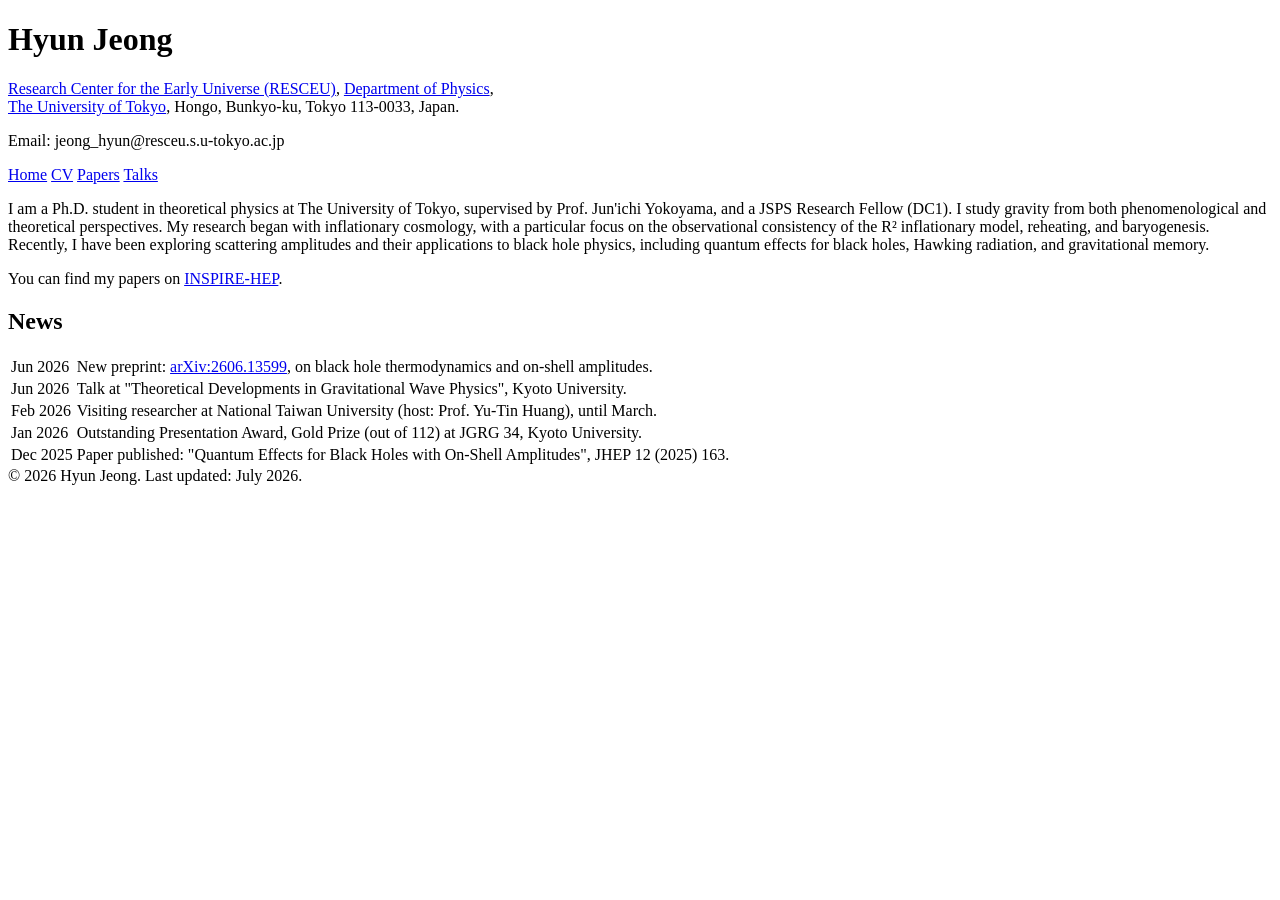
==== index.html @ b9e9222a "Add files via upload" ====
<!DOCTYPE html>
<html lang="en">
<head>
<meta charset="UTF-8">
<meta name="viewport" content="width=device-width, initial-scale=1">
<title>Hyun Jeong's Homepage</title>
<meta name="description" content="Hyun Jeong — Ph.D. student in physics at The University of Tokyo. Gravity, cosmology, and scattering amplitudes.">
<link rel="stylesheet" href="assets/style.css">
</head>
<body>

<h1>Hyun Jeong</h1>
<p class="affiliation">
  <a href="https://www.resceu.s.u-tokyo.ac.jp/" target="_blank" rel="noopener">Research Center for the Early Universe (RESCEU)</a>,
  <a href="https://www.phys.s.u-tokyo.ac.jp/en/" target="_blank" rel="noopener">Department of Physics</a>,<br>
  <a href="https://www.u-tokyo.ac.jp/en/" target="_blank" rel="noopener">The University of Tokyo</a>, Hongo, Bunkyo-ku, Tokyo 113-0033, Japan.
</p>
<p class="affiliation">Email: jeong_hyun@resceu.s.u-tokyo.ac.jp</p>

<nav>
  <a href="index.html" class="active">Home</a>
  <a href="cv.html">CV</a>
  <a href="publications.html">Papers</a>
  <a href="talks.html">Talks</a>
</nav>

<p>
  I am a Ph.D. student in theoretical physics at The University of Tokyo,
  supervised by Prof. Jun'ichi Yokoyama, and a JSPS Research Fellow (DC1).
  I study gravity from both phenomenological and theoretical perspectives.
  My research began with inflationary cosmology, with a particular focus on the
  observational consistency of the R&sup2; inflationary model, reheating, and
  baryogenesis. Recently, I have been exploring scattering amplitudes and their
  applications to black hole physics, including quantum effects for black holes,
  Hawking radiation, and gravitational memory.
</p>
<p>
  You can find my papers on
  <a href="https://inspirehep.net/authors/3098328" target="_blank" rel="noopener">INSPIRE-HEP</a>.
</p>

<h2>News</h2>
<table class="news">
  <tr><td class="news-date">Jun 2026</td>
    <td>New preprint: <a href="https://arxiv.org/abs/2606.13599" target="_blank" rel="noopener">arXiv:2606.13599</a>, on black hole thermodynamics and on-shell amplitudes.</td></tr>
  <tr><td class="news-date">Jun 2026</td>
    <td>Talk at "Theoretical Developments in Gravitational Wave Physics", Kyoto University.</td></tr>
  <tr><td class="news-date">Feb 2026</td>
    <td>Visiting researcher at National Taiwan University (host: Prof. Yu-Tin Huang), until March.</td></tr>
  <tr><td class="news-date">Jan 2026</td>
    <td>Outstanding Presentation Award, Gold Prize (out of 112) at JGRG 34, Kyoto University.</td></tr>
  <tr><td class="news-date">Dec 2025</td>
    <td>Paper published: "Quantum Effects for Black Holes with On-Shell Amplitudes", JHEP 12 (2025) 163.</td></tr>
</table>

<footer>&copy; 2026 Hyun Jeong. Last updated: July 2026.</footer>

</body>
</html>
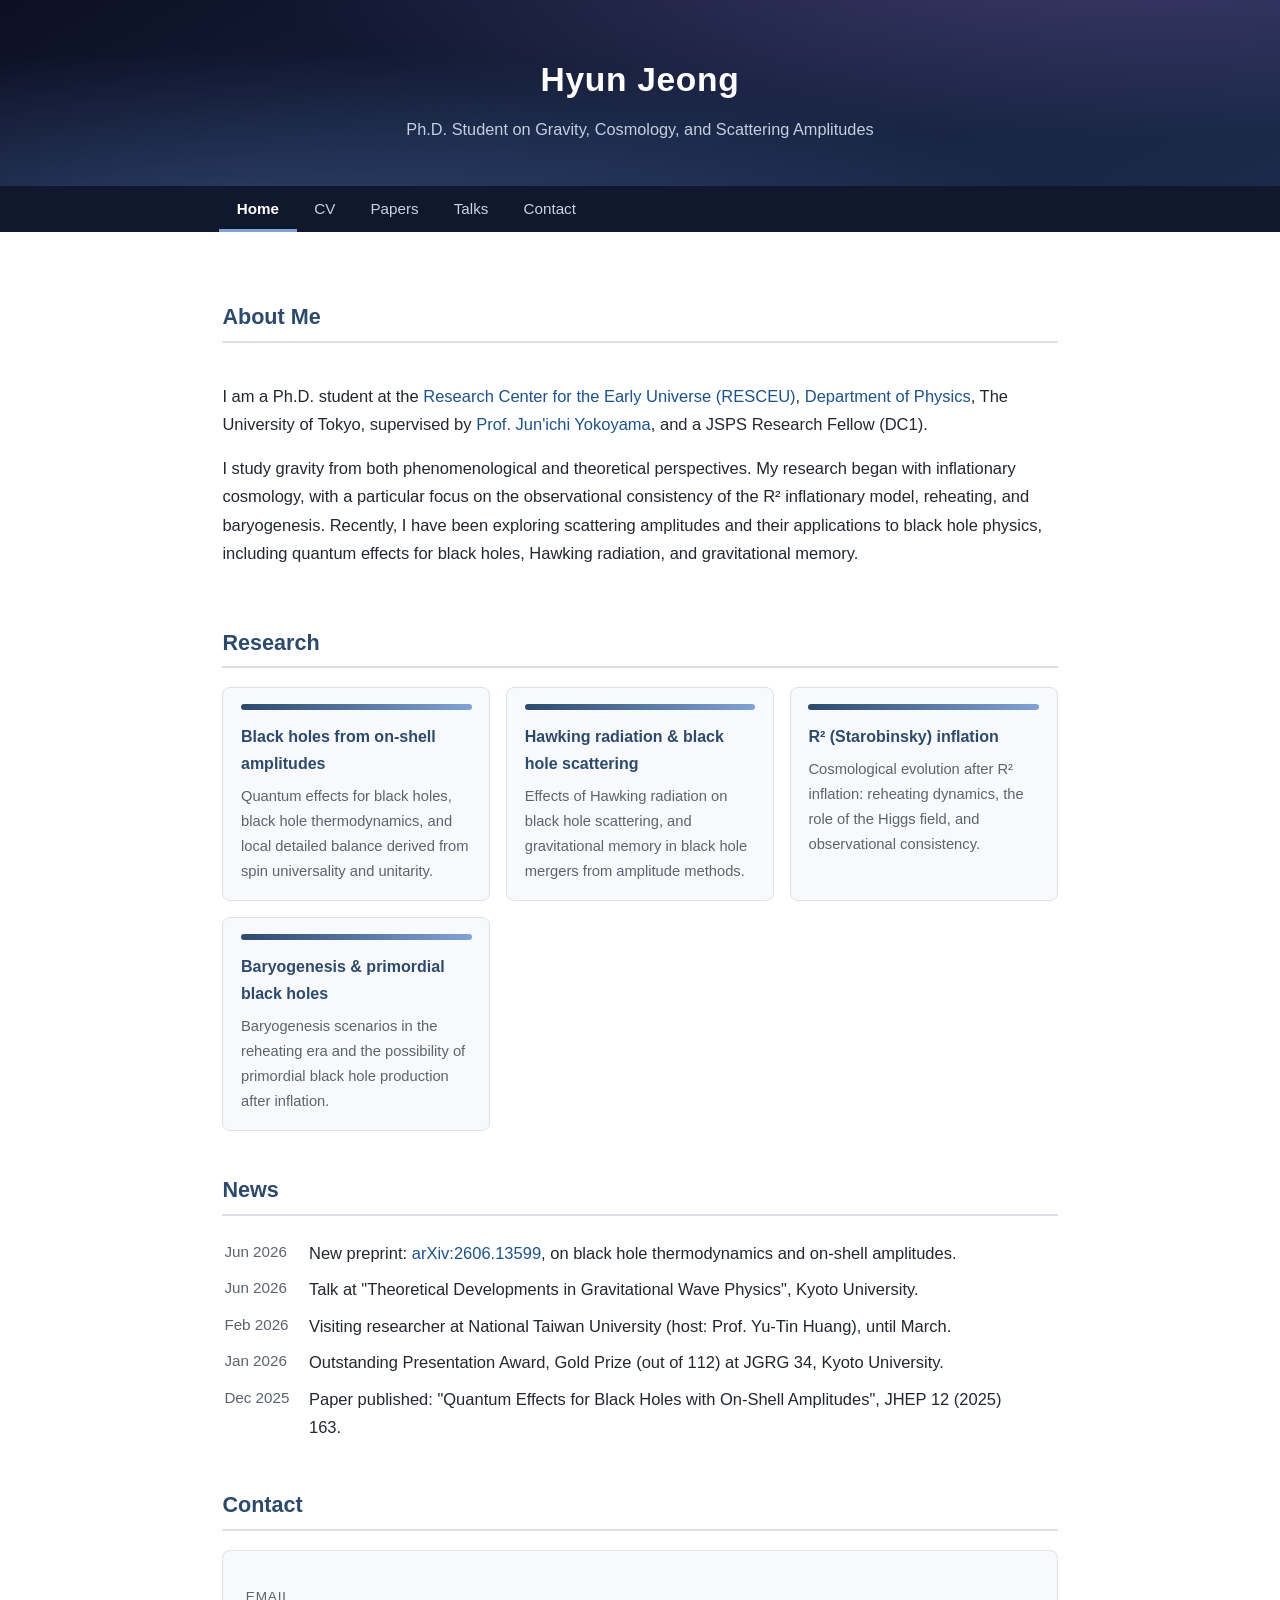
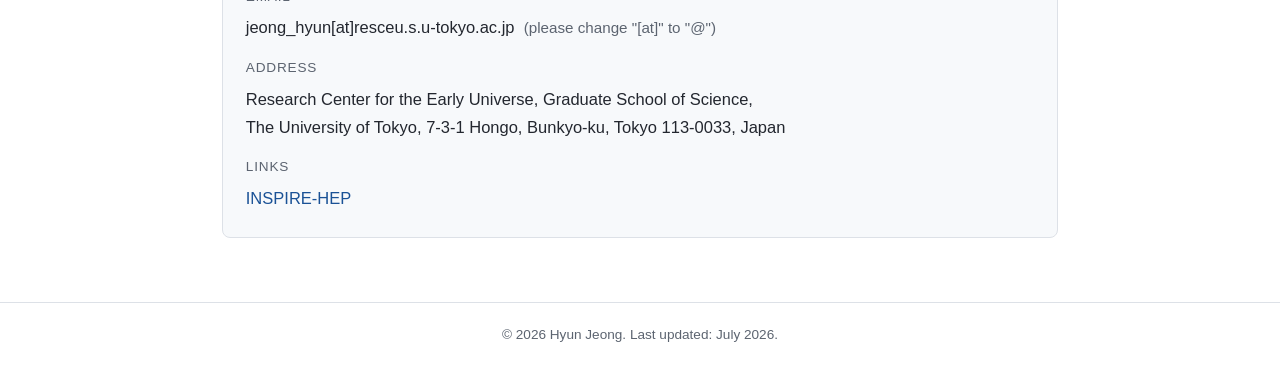
==== commit 0d5144ba: "Add files via upload" ====
--- a/index.html
+++ b/index.html
@@ -3,41 +3,237 @@
 <head>
 <meta charset="UTF-8">
 <meta name="viewport" content="width=device-width, initial-scale=1">
-<title>Hyun Jeong's Homepage</title>
+<title>Hyun Jeong | Gravity, Cosmology &amp; Scattering Amplitudes</title>
 <meta name="description" content="Hyun Jeong — Ph.D. student in physics at The University of Tokyo. Gravity, cosmology, and scattering amplitudes.">
-<link rel="stylesheet" href="assets/style.css">
+<style>
+:root {
+  --ink: #23272f;
+  --muted: #5c6470;
+  --accent: #2b4a6f;
+  --link: #1a5296;
+  --line: #dde1e7;
+  --card-bg: #f7f9fb;
+  --max: 880px;
+}
+
+* { box-sizing: border-box; }
+
+body {
+  margin: 0;
+  font-family: "Segoe UI", "Helvetica Neue", Arial, sans-serif;
+  color: var(--ink);
+  background: #fff;
+  line-height: 1.7;
+  font-size: 16.5px;
+}
+
+/* ---- Banner ---- */
+.banner {
+  background:
+    radial-gradient(ellipse at 20% 120%, rgba(90,130,200,0.35), transparent 55%),
+    radial-gradient(ellipse at 85% -20%, rgba(140,100,190,0.30), transparent 55%),
+    linear-gradient(150deg, #0c1024 0%, #16213e 55%, #1b2a4a 100%);
+  color: #fff;
+  padding: 3.2rem 1.4rem 2.6rem;
+  text-align: center;
+}
+.banner.small { padding: 2rem 1.4rem 1.6rem; }
+.banner h1 { margin: 0; font-size: 2.1rem; letter-spacing: 0.02em; }
+.banner.small h1 { font-size: 1.6rem; }
+.banner .tagline { margin: 0.5rem 0 0; color: #c4cede; font-size: 1.02rem; }
+
+/* ---- Nav ---- */
+.navbar {
+  background: #10182e;
+  position: sticky;
+  top: 0;
+  z-index: 10;
+}
+.navbar .inner {
+  max-width: var(--max);
+  margin: 0 auto;
+  padding: 0 1.2rem;
+  display: flex;
+  flex-wrap: wrap;
+}
+.navbar a {
+  color: #c9d2e0;
+  text-decoration: none;
+  padding: 0.65rem 1.1rem;
+  font-size: 0.95rem;
+}
+.navbar a:hover { color: #fff; background: #1b2947; }
+.navbar a.active { color: #fff; font-weight: 600; box-shadow: inset 0 -3px 0 #7ea3d8; }
+
+/* ---- Layout ---- */
+main {
+  max-width: var(--max);
+  margin: 0 auto;
+  padding: 1.6rem 1.4rem 4rem;
+}
+
+h2 {
+  font-size: 1.35rem;
+  color: var(--accent);
+  margin-top: 2.6rem;
+  padding-bottom: 0.3rem;
+  border-bottom: 2px solid var(--line);
+}
+h3 { font-size: 1.05rem; margin-top: 1.4rem; }
+
+a { color: var(--link); text-decoration: none; }
+a:hover { text-decoration: underline; }
+
+/* ---- About ---- */
+.about {
+  display: flex;
+  gap: 2rem;
+  align-items: flex-start;
+  flex-wrap: wrap;
+  margin-top: 1.4rem;
+}
+.about img.photo {
+  width: 180px;
+  border-radius: 8px;
+  border: 1px solid var(--line);
+  flex-shrink: 0;
+}
+.about .text { flex: 1; min-width: 280px; }
+
+/* ---- Research cards ---- */
+.cards {
+  display: grid;
+  grid-template-columns: repeat(auto-fit, minmax(240px, 1fr));
+  gap: 1rem;
+  margin-top: 1.2rem;
+}
+.card {
+  background: var(--card-bg);
+  border: 1px solid var(--line);
+  border-radius: 8px;
+  padding: 1rem 1.1rem;
+}
+.card .card-head {
+  height: 6px;
+  border-radius: 3px;
+  margin-bottom: 0.8rem;
+  background: linear-gradient(90deg, #2b4a6f, #7ea3d8);
+}
+.card h3 { margin: 0 0 0.4rem; font-size: 1rem; color: var(--accent); }
+.card p { margin: 0; font-size: 0.92rem; color: var(--muted); }
+
+/* ---- News ---- */
+table.news td { vertical-align: top; padding: 0.2rem 1.1rem 0.2rem 0; }
+.news-date { color: var(--muted); white-space: nowrap; font-size: 0.95rem; }
+
+/* ---- Lists (papers, talks, awards) ---- */
+ol.list { padding-left: 1.4rem; }
+ol.list li { margin-bottom: 1rem; }
+.meta { color: var(--muted); font-size: 0.95rem; }
+.me { text-decoration: underline; text-underline-offset: 3px; }
+.tag {
+  display: inline-block;
+  font-size: 0.75rem;
+  padding: 0 0.5rem;
+  border-radius: 10px;
+  background: #e8eef6;
+  color: var(--accent);
+  margin-left: 0.35rem;
+  vertical-align: middle;
+}
+
+/* ---- Timeline ---- */
+dl.timeline dt { color: var(--muted); font-size: 0.93rem; margin-top: 1.1rem; }
+dl.timeline dd { margin: 0.1rem 0 0; }
+
+/* ---- Contact ---- */
+.contact {
+  background: var(--card-bg);
+  border: 1px solid var(--line);
+  border-radius: 8px;
+  padding: 1.2rem 1.4rem;
+  margin-top: 1.2rem;
+}
+.contact p { margin: 0.35rem 0; }
+.contact .label { color: var(--muted); font-size: 0.85rem; text-transform: uppercase; letter-spacing: 0.06em; margin-top: 0.9rem; }
+
+footer {
+  border-top: 1px solid var(--line);
+  color: var(--muted);
+  font-size: 0.85rem;
+  text-align: center;
+  padding: 1.3rem;
+}
+
+@media (max-width: 620px) {
+  .about { flex-direction: column; align-items: center; text-align: left; }
+  .banner h1 { font-size: 1.7rem; }
+}
+</style>
 </head>
 <body>
 
-<h1>Hyun Jeong</h1>
-<p class="affiliation">
-  <a href="https://www.resceu.s.u-tokyo.ac.jp/" target="_blank" rel="noopener">Research Center for the Early Universe (RESCEU)</a>,
-  <a href="https://www.phys.s.u-tokyo.ac.jp/en/" target="_blank" rel="noopener">Department of Physics</a>,<br>
-  <a href="https://www.u-tokyo.ac.jp/en/" target="_blank" rel="noopener">The University of Tokyo</a>, Hongo, Bunkyo-ku, Tokyo 113-0033, Japan.
-</p>
-<p class="affiliation">Email: jeong_hyun@resceu.s.u-tokyo.ac.jp</p>
-
-<nav>
+<div class="banner">
+  <h1>Hyun Jeong</h1>
+  <p class="tagline">Ph.D. Student on Gravity, Cosmology, and Scattering Amplitudes</p>
+</div>
+
+<div class="navbar"><div class="inner">
   <a href="index.html" class="active">Home</a>
   <a href="cv.html">CV</a>
   <a href="publications.html">Papers</a>
   <a href="talks.html">Talks</a>
-</nav>
-
-<p>
-  I am a Ph.D. student in theoretical physics at The University of Tokyo,
-  supervised by Prof. Jun'ichi Yokoyama, and a JSPS Research Fellow (DC1).
-  I study gravity from both phenomenological and theoretical perspectives.
-  My research began with inflationary cosmology, with a particular focus on the
-  observational consistency of the R&sup2; inflationary model, reheating, and
-  baryogenesis. Recently, I have been exploring scattering amplitudes and their
-  applications to black hole physics, including quantum effects for black holes,
-  Hawking radiation, and gravitational memory.
-</p>
-<p>
-  You can find my papers on
-  <a href="https://inspirehep.net/authors/3098328" target="_blank" rel="noopener">INSPIRE-HEP</a>.
-</p>
+  <a href="index.html#contact">Contact</a>
+</div></div>
+
+<main>
+
+<h2 id="about">About Me</h2>
+<div class="about">
+  <img class="photo" src="photo.jpg" alt="Hyun Jeong" onerror="this.style.display='none'">
+  <div class="text">
+    <p>
+      I am a Ph.D. student at the
+      <a href="https://www.resceu.s.u-tokyo.ac.jp/" target="_blank" rel="noopener">Research Center for the Early Universe (RESCEU)</a>,
+      <a href="https://www.phys.s.u-tokyo.ac.jp/en/" target="_blank" rel="noopener">Department of Physics</a>,
+      The University of Tokyo, supervised by
+      <a href="https://www.resceu.s.u-tokyo.ac.jp/~yokoyama/" target="_blank" rel="noopener">Prof. Jun'ichi Yokoyama</a>,
+      and a JSPS Research Fellow (DC1).
+    </p>
+    <p>
+      I study gravity from both phenomenological and theoretical perspectives.
+      My research began with inflationary cosmology, with a particular focus on the
+      observational consistency of the R&sup2; inflationary model, reheating, and baryogenesis.
+      Recently, I have been exploring scattering amplitudes and their applications to
+      black hole physics, including quantum effects for black holes, Hawking radiation,
+      and gravitational memory.
+    </p>
+  </div>
+</div>
+
+<h2>Research</h2>
+<div class="cards">
+  <div class="card">
+    <div class="card-head"></div>
+    <h3>Black holes from on-shell amplitudes</h3>
+    <p>Quantum effects for black holes, black hole thermodynamics, and local detailed balance derived from spin universality and unitarity.</p>
+  </div>
+  <div class="card">
+    <div class="card-head"></div>
+    <h3>Hawking radiation &amp; black hole scattering</h3>
+    <p>Effects of Hawking radiation on black hole scattering, and gravitational memory in black hole mergers from amplitude methods.</p>
+  </div>
+  <div class="card">
+    <div class="card-head"></div>
+    <h3>R&sup2; (Starobinsky) inflation</h3>
+    <p>Cosmological evolution after R&sup2; inflation: reheating dynamics, the role of the Higgs field, and observational consistency.</p>
+  </div>
+  <div class="card">
+    <div class="card-head"></div>
+    <h3>Baryogenesis &amp; primordial black holes</h3>
+    <p>Baryogenesis scenarios in the reheating era and the possibility of primordial black hole production after inflation.</p>
+  </div>
+</div>
 
 <h2>News</h2>
 <table class="news">
@@ -53,6 +249,19 @@
     <td>Paper published: "Quantum Effects for Black Holes with On-Shell Amplitudes", JHEP 12 (2025) 163.</td></tr>
 </table>
 
+<h2 id="contact">Contact</h2>
+<div class="contact">
+  <p class="label">Email</p>
+  <p>jeong_hyun[at]resceu.s.u-tokyo.ac.jp &nbsp;<span class="meta">(please change "[at]" to "@")</span></p>
+  <p class="label">Address</p>
+  <p>Research Center for the Early Universe, Graduate School of Science,<br>
+     The University of Tokyo, 7-3-1 Hongo, Bunkyo-ku, Tokyo 113-0033, Japan</p>
+  <p class="label">Links</p>
+  <p><a href="https://inspirehep.net/authors/3098328" target="_blank" rel="noopener">INSPIRE-HEP</a></p>
+</div>
+
+</main>
+
 <footer>&copy; 2026 Hyun Jeong. Last updated: July 2026.</footer>
 
 </body>
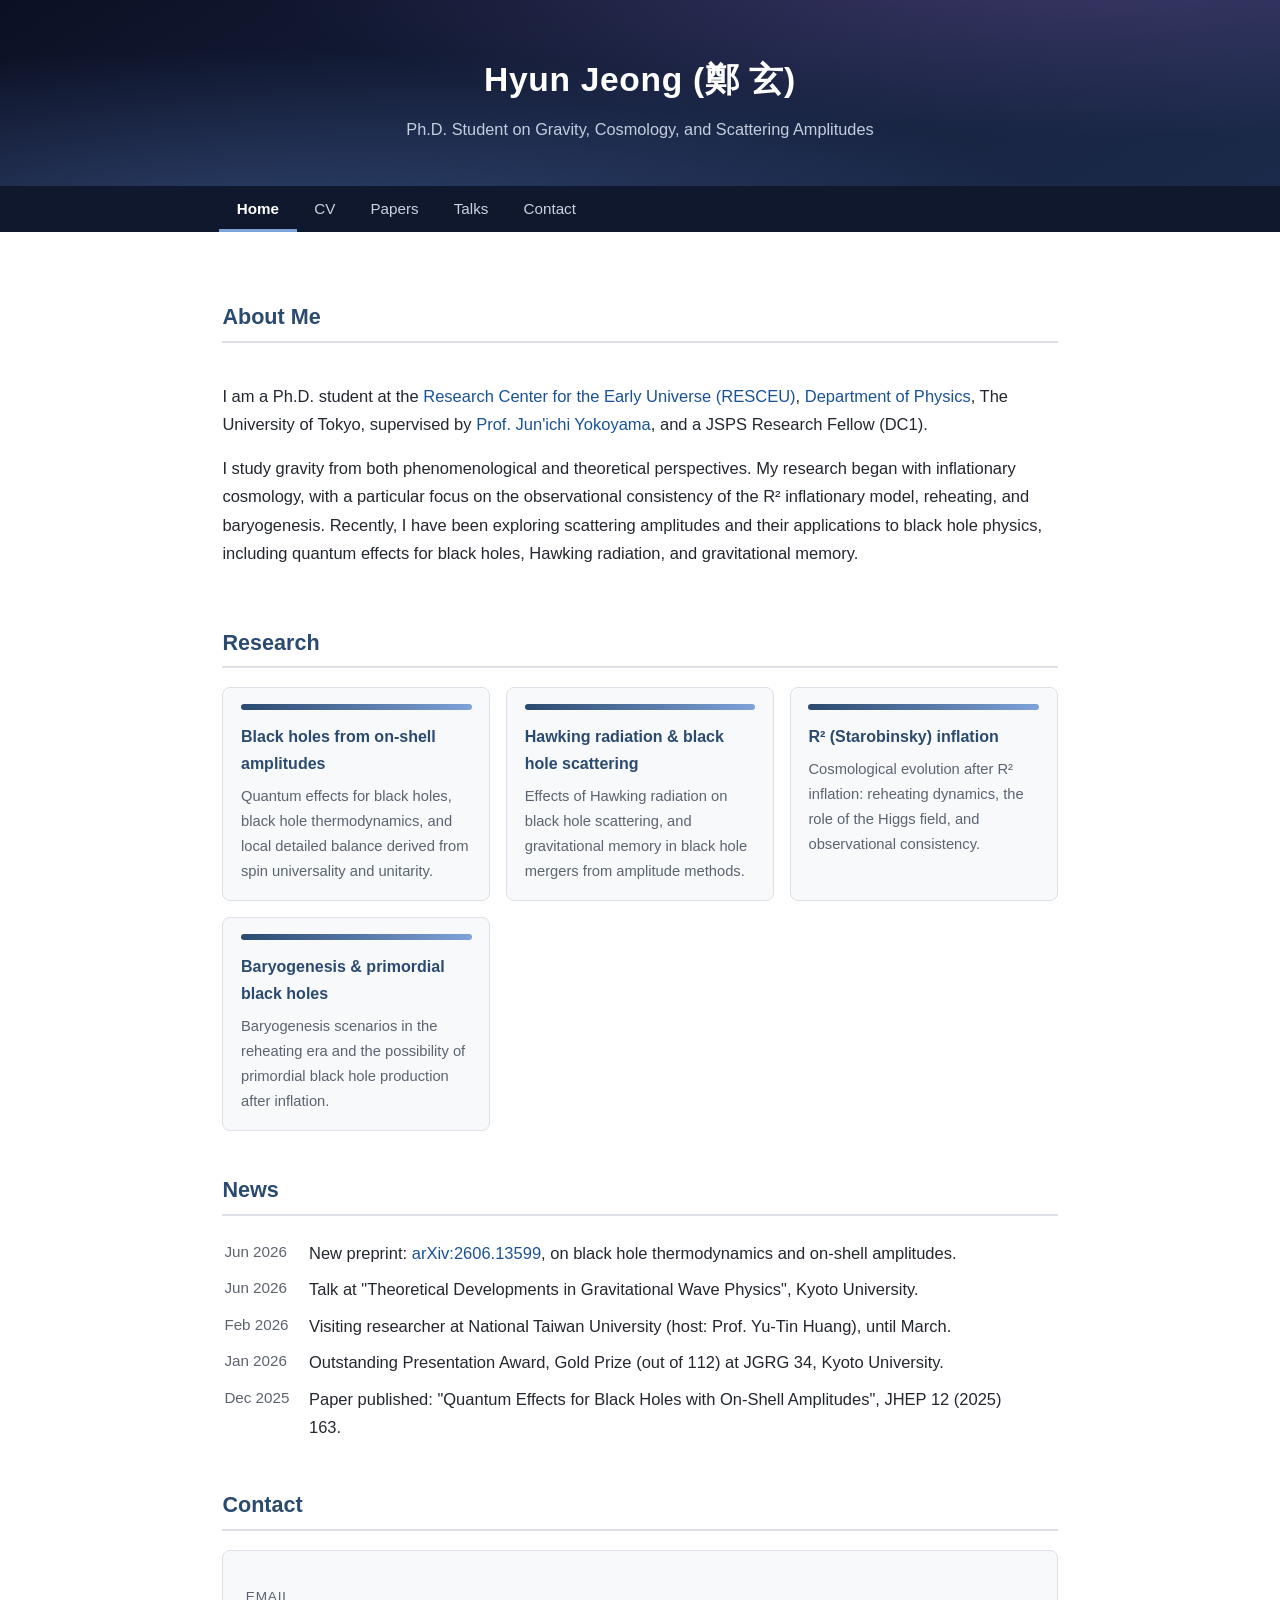
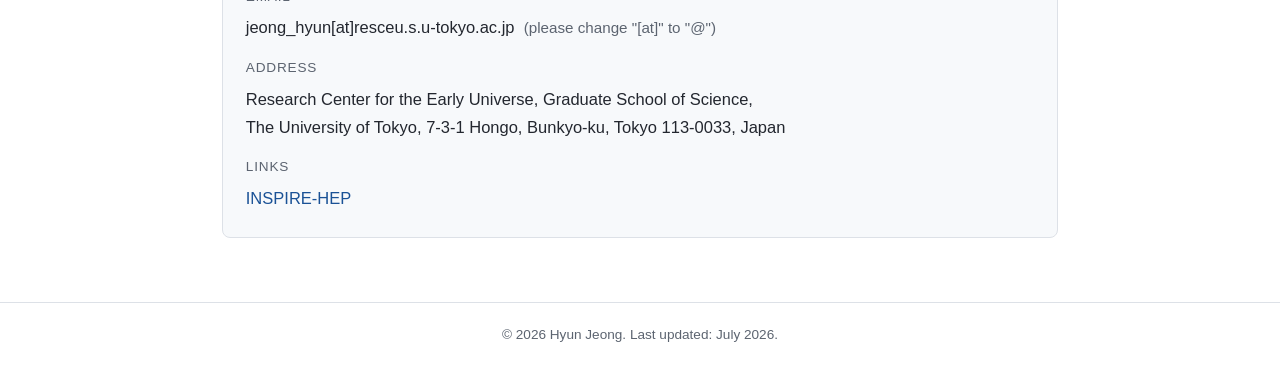
==== commit 21c4f692: "Update index.html" ====
--- a/index.html
+++ b/index.html
@@ -174,7 +174,7 @@
 <body>
 
 <div class="banner">
-  <h1>Hyun Jeong</h1>
+  <h1>Hyun Jeong (鄭 玄)</h1>
   <p class="tagline">Ph.D. Student on Gravity, Cosmology, and Scattering Amplitudes</p>
 </div>
 
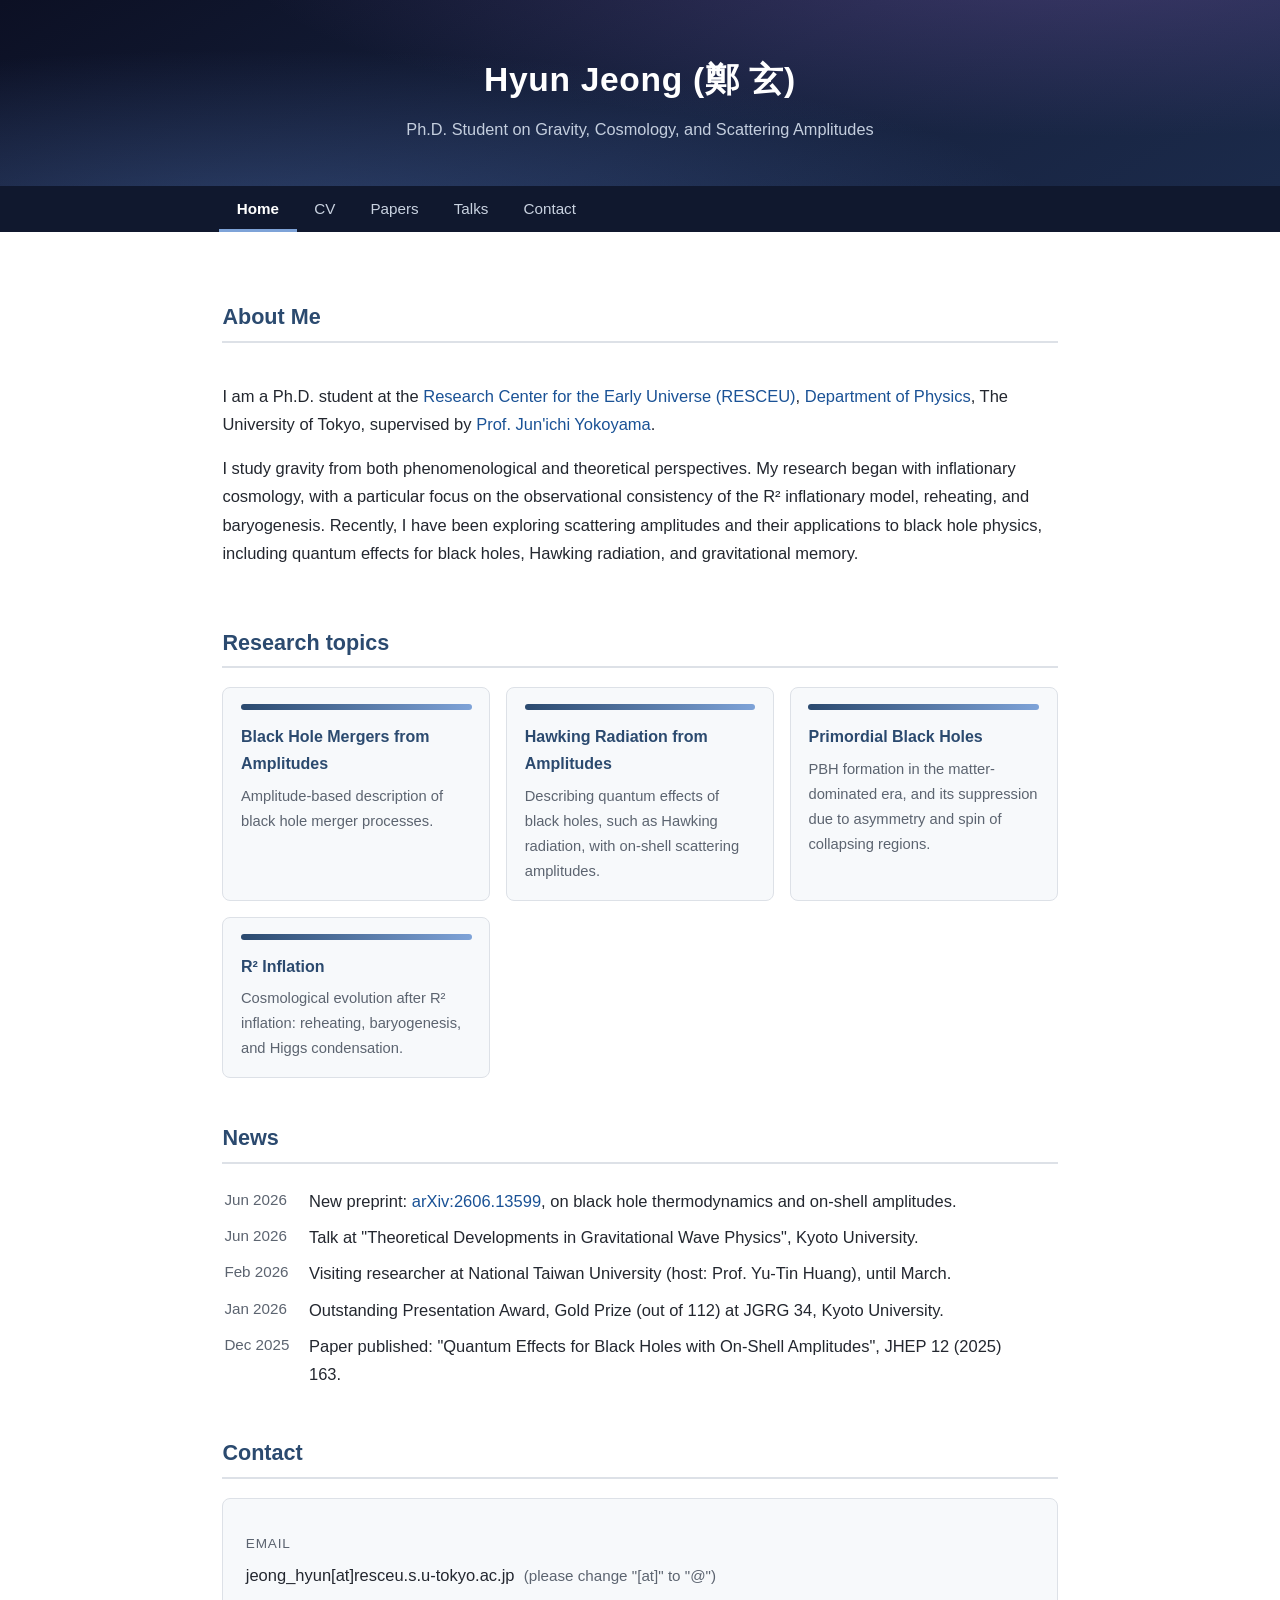
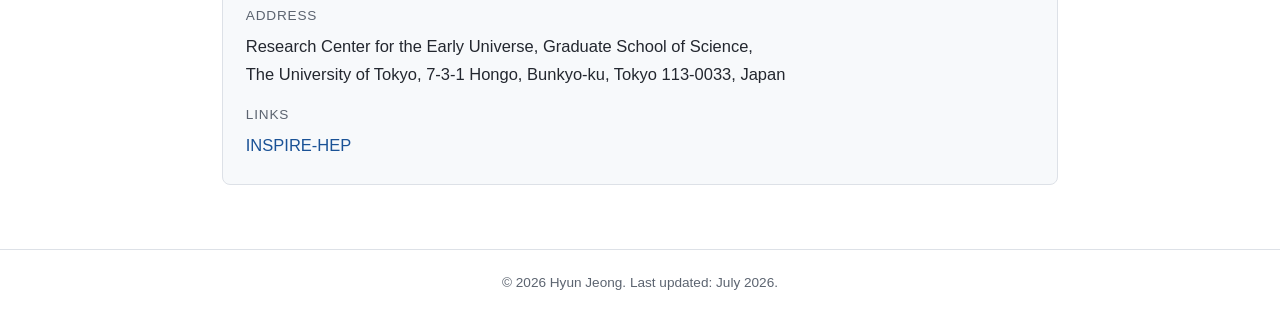
==== commit 3828fe06: "Update index.html" ====
--- a/index.html
+++ b/index.html
@@ -197,8 +197,7 @@
       <a href="https://www.resceu.s.u-tokyo.ac.jp/" target="_blank" rel="noopener">Research Center for the Early Universe (RESCEU)</a>,
       <a href="https://www.phys.s.u-tokyo.ac.jp/en/" target="_blank" rel="noopener">Department of Physics</a>,
       The University of Tokyo, supervised by
-      <a href="https://www.resceu.s.u-tokyo.ac.jp/~yokoyama/" target="_blank" rel="noopener">Prof. Jun'ichi Yokoyama</a>,
-      and a JSPS Research Fellow (DC1).
+      <a href="https://www.resceu.s.u-tokyo.ac.jp/~yokoyama/" target="_blank" rel="noopener">Prof. Jun'ichi Yokoyama</a>. 
     </p>
     <p>
       I study gravity from both phenomenological and theoretical perspectives.
@@ -211,27 +210,27 @@
   </div>
 </div>
 
-<h2>Research</h2>
+<h2>Research topics</h2>
 <div class="cards">
   <div class="card">
     <div class="card-head"></div>
-    <h3>Black holes from on-shell amplitudes</h3>
-    <p>Quantum effects for black holes, black hole thermodynamics, and local detailed balance derived from spin universality and unitarity.</p>
-  </div>
-  <div class="card">
-    <div class="card-head"></div>
-    <h3>Hawking radiation &amp; black hole scattering</h3>
-    <p>Effects of Hawking radiation on black hole scattering, and gravitational memory in black hole mergers from amplitude methods.</p>
-  </div>
-  <div class="card">
-    <div class="card-head"></div>
-    <h3>R&sup2; (Starobinsky) inflation</h3>
-    <p>Cosmological evolution after R&sup2; inflation: reheating dynamics, the role of the Higgs field, and observational consistency.</p>
-  </div>
-  <div class="card">
-    <div class="card-head"></div>
-    <h3>Baryogenesis &amp; primordial black holes</h3>
-    <p>Baryogenesis scenarios in the reheating era and the possibility of primordial black hole production after inflation.</p>
+    <h3>Black Hole Mergers from Amplitudes</h3>
+    <p>Amplitude-based description of black hole merger processes.</p>
+  </div>
+  <div class="card">
+    <div class="card-head"></div>
+    <h3>Hawking Radiation from Amplitudes</h3>
+    <p>Describing quantum effects of black holes, such as Hawking radiation, with on-shell scattering amplitudes.</p>
+  </div>
+  <div class="card">
+    <div class="card-head"></div>
+    <h3>Primordial Black Holes</h3>
+    <p>PBH formation in the matter-dominated era, and its suppression due to asymmetry and spin of collapsing regions.</p>
+  </div>
+  <div class="card">
+    <div class="card-head"></div>
+    <h3>R&sup2; Inflation</h3>
+    <p>Cosmological evolution after R&sup2; inflation: reheating, baryogenesis, and Higgs condensation.</p>
   </div>
 </div>
 
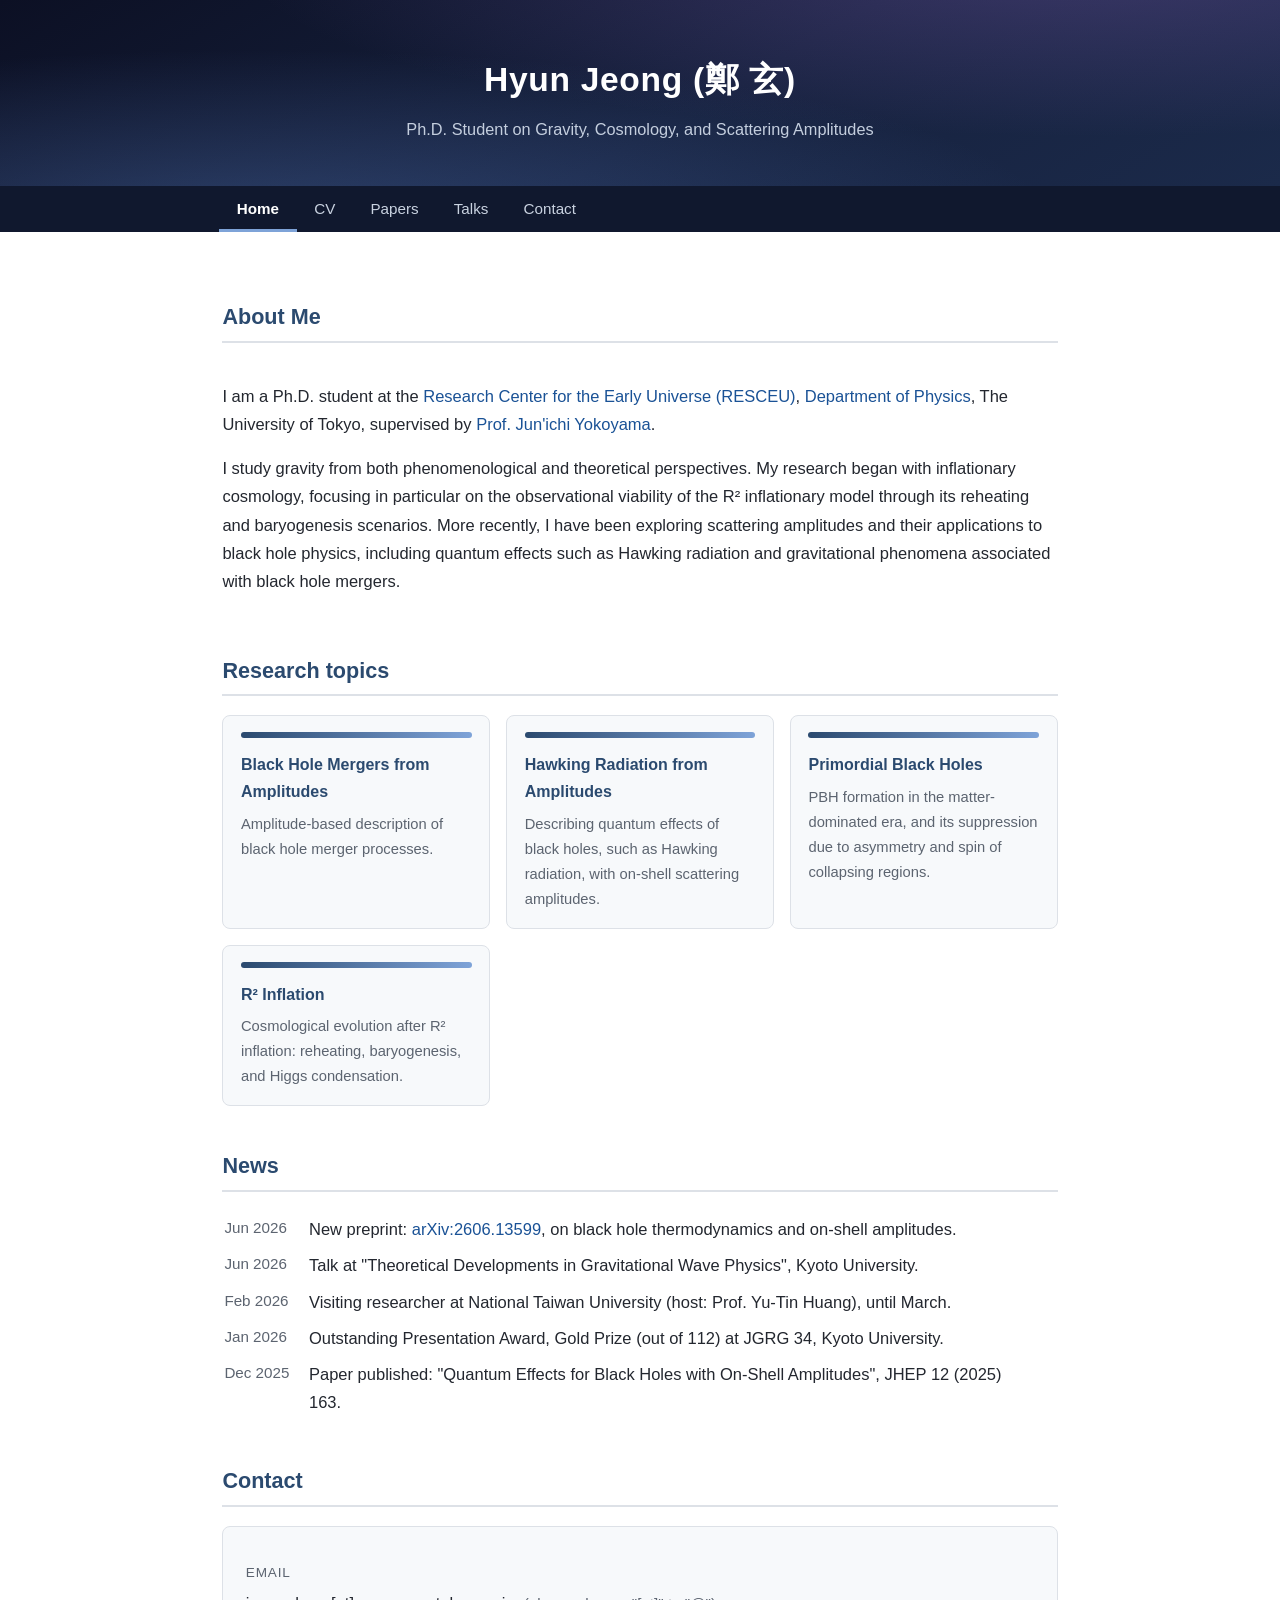
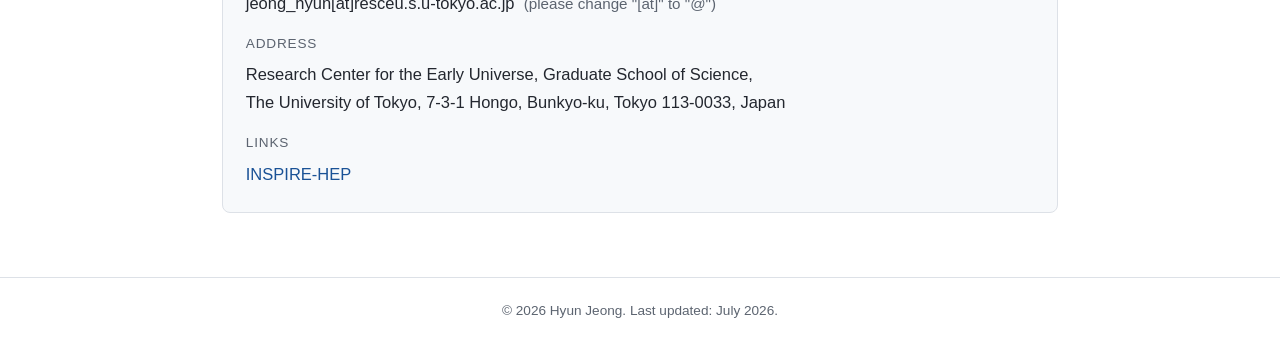
==== commit 2ff44c2d: "Update index.html" ====
--- a/index.html
+++ b/index.html
@@ -200,12 +200,7 @@
       <a href="https://www.resceu.s.u-tokyo.ac.jp/~yokoyama/" target="_blank" rel="noopener">Prof. Jun'ichi Yokoyama</a>. 
     </p>
     <p>
-      I study gravity from both phenomenological and theoretical perspectives.
-      My research began with inflationary cosmology, with a particular focus on the
-      observational consistency of the R&sup2; inflationary model, reheating, and baryogenesis.
-      Recently, I have been exploring scattering amplitudes and their applications to
-      black hole physics, including quantum effects for black holes, Hawking radiation,
-      and gravitational memory.
+      I study gravity from both phenomenological and theoretical perspectives. My research began with inflationary cosmology, focusing in particular on the observational viability of the R&sup2; inflationary model through its reheating and baryogenesis scenarios. More recently, I have been exploring scattering amplitudes and their applications to black hole physics, including quantum effects such as Hawking radiation and gravitational phenomena associated with black hole mergers.
     </p>
   </div>
 </div>
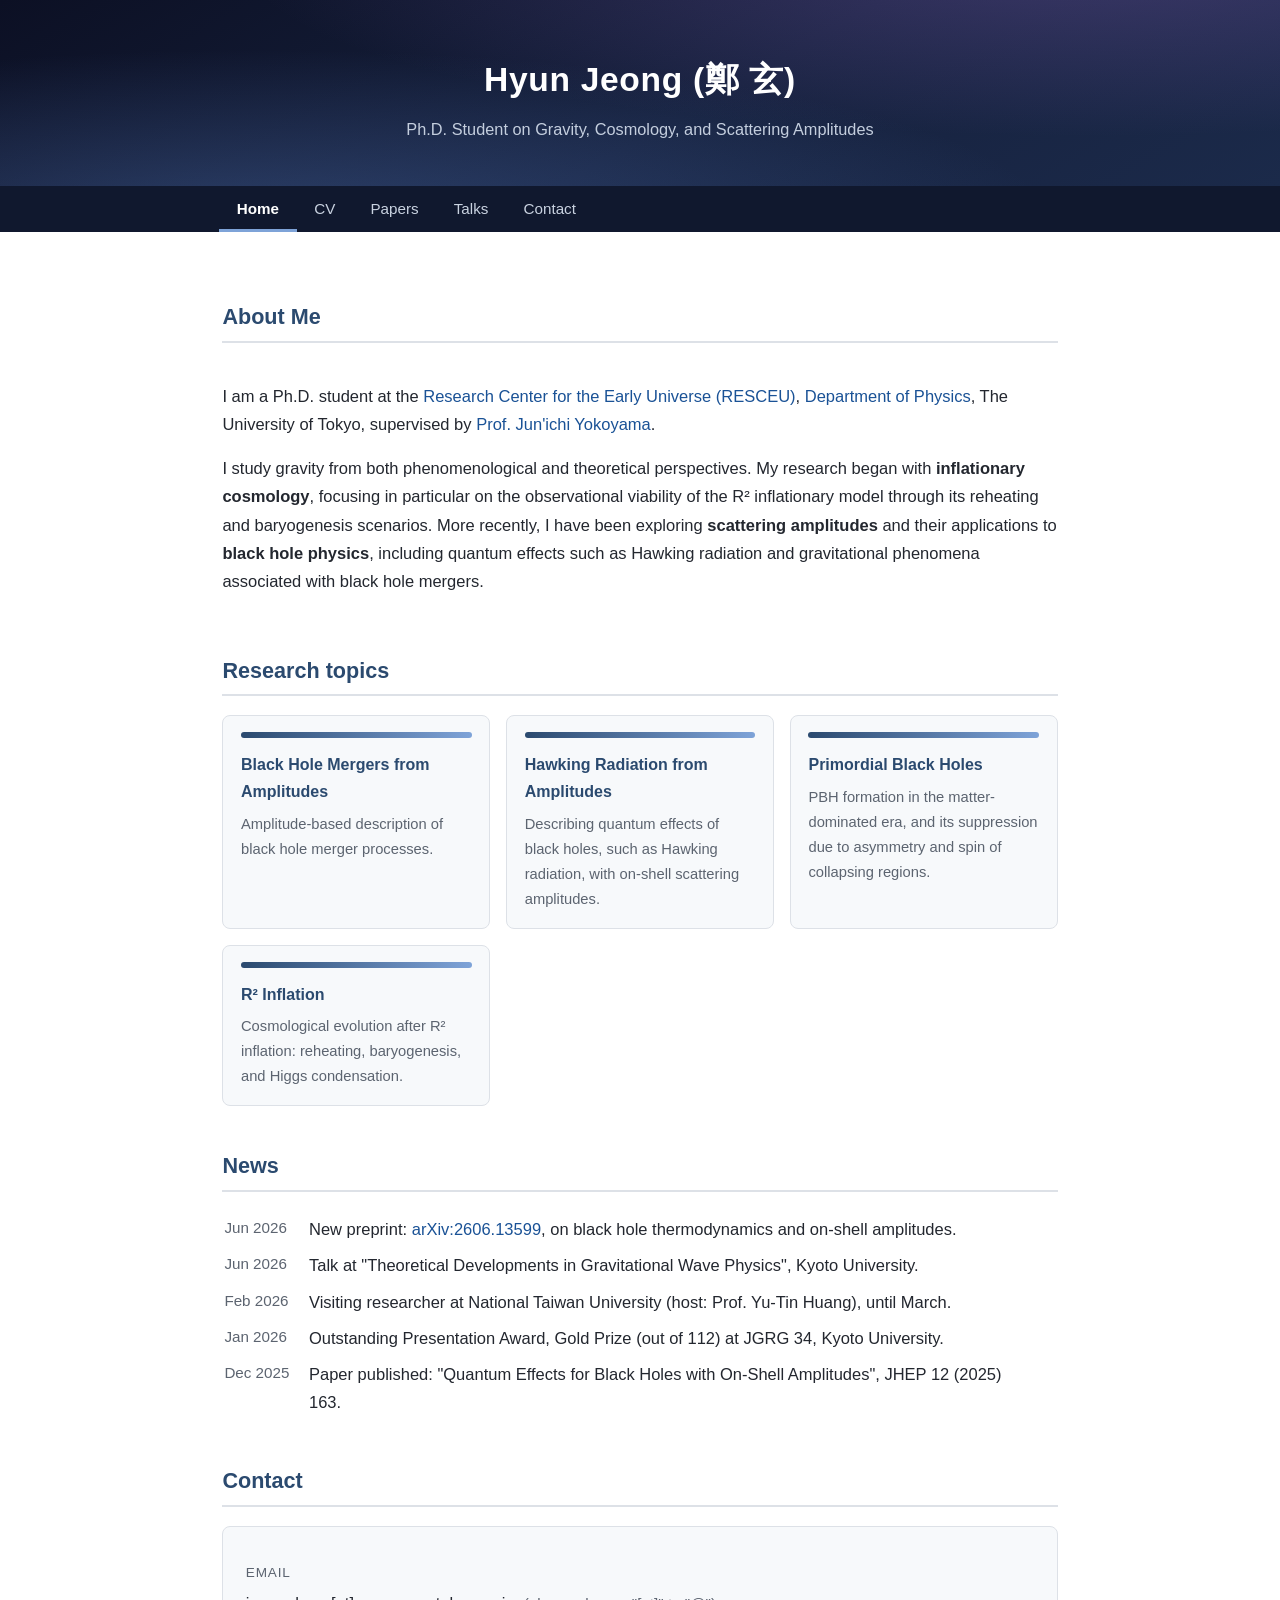
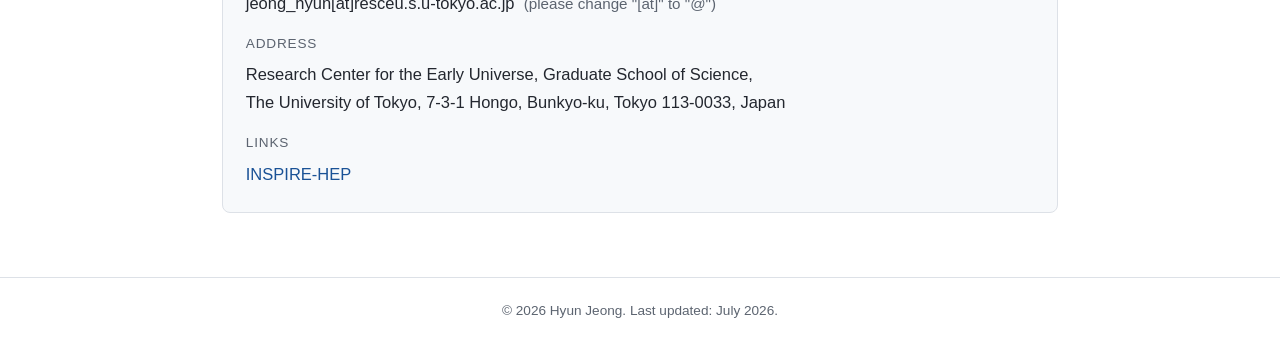
==== commit 34122cb1: "Update index.html" ====
--- a/index.html
+++ b/index.html
@@ -200,7 +200,7 @@
       <a href="https://www.resceu.s.u-tokyo.ac.jp/~yokoyama/" target="_blank" rel="noopener">Prof. Jun'ichi Yokoyama</a>. 
     </p>
     <p>
-      I study gravity from both phenomenological and theoretical perspectives. My research began with inflationary cosmology, focusing in particular on the observational viability of the R&sup2; inflationary model through its reheating and baryogenesis scenarios. More recently, I have been exploring scattering amplitudes and their applications to black hole physics, including quantum effects such as Hawking radiation and gravitational phenomena associated with black hole mergers.
+      I study gravity from both phenomenological and theoretical perspectives. My research began with <strong>inflationary cosmology</strong>, focusing in particular on the observational viability of the R&sup2; inflationary model through its reheating and baryogenesis scenarios. More recently, I have been exploring <strong>scattering amplitudes</strong> and their applications to <strong>black hole physics</strong>, including quantum effects such as Hawking radiation and gravitational phenomena associated with black hole mergers.
     </p>
   </div>
 </div>
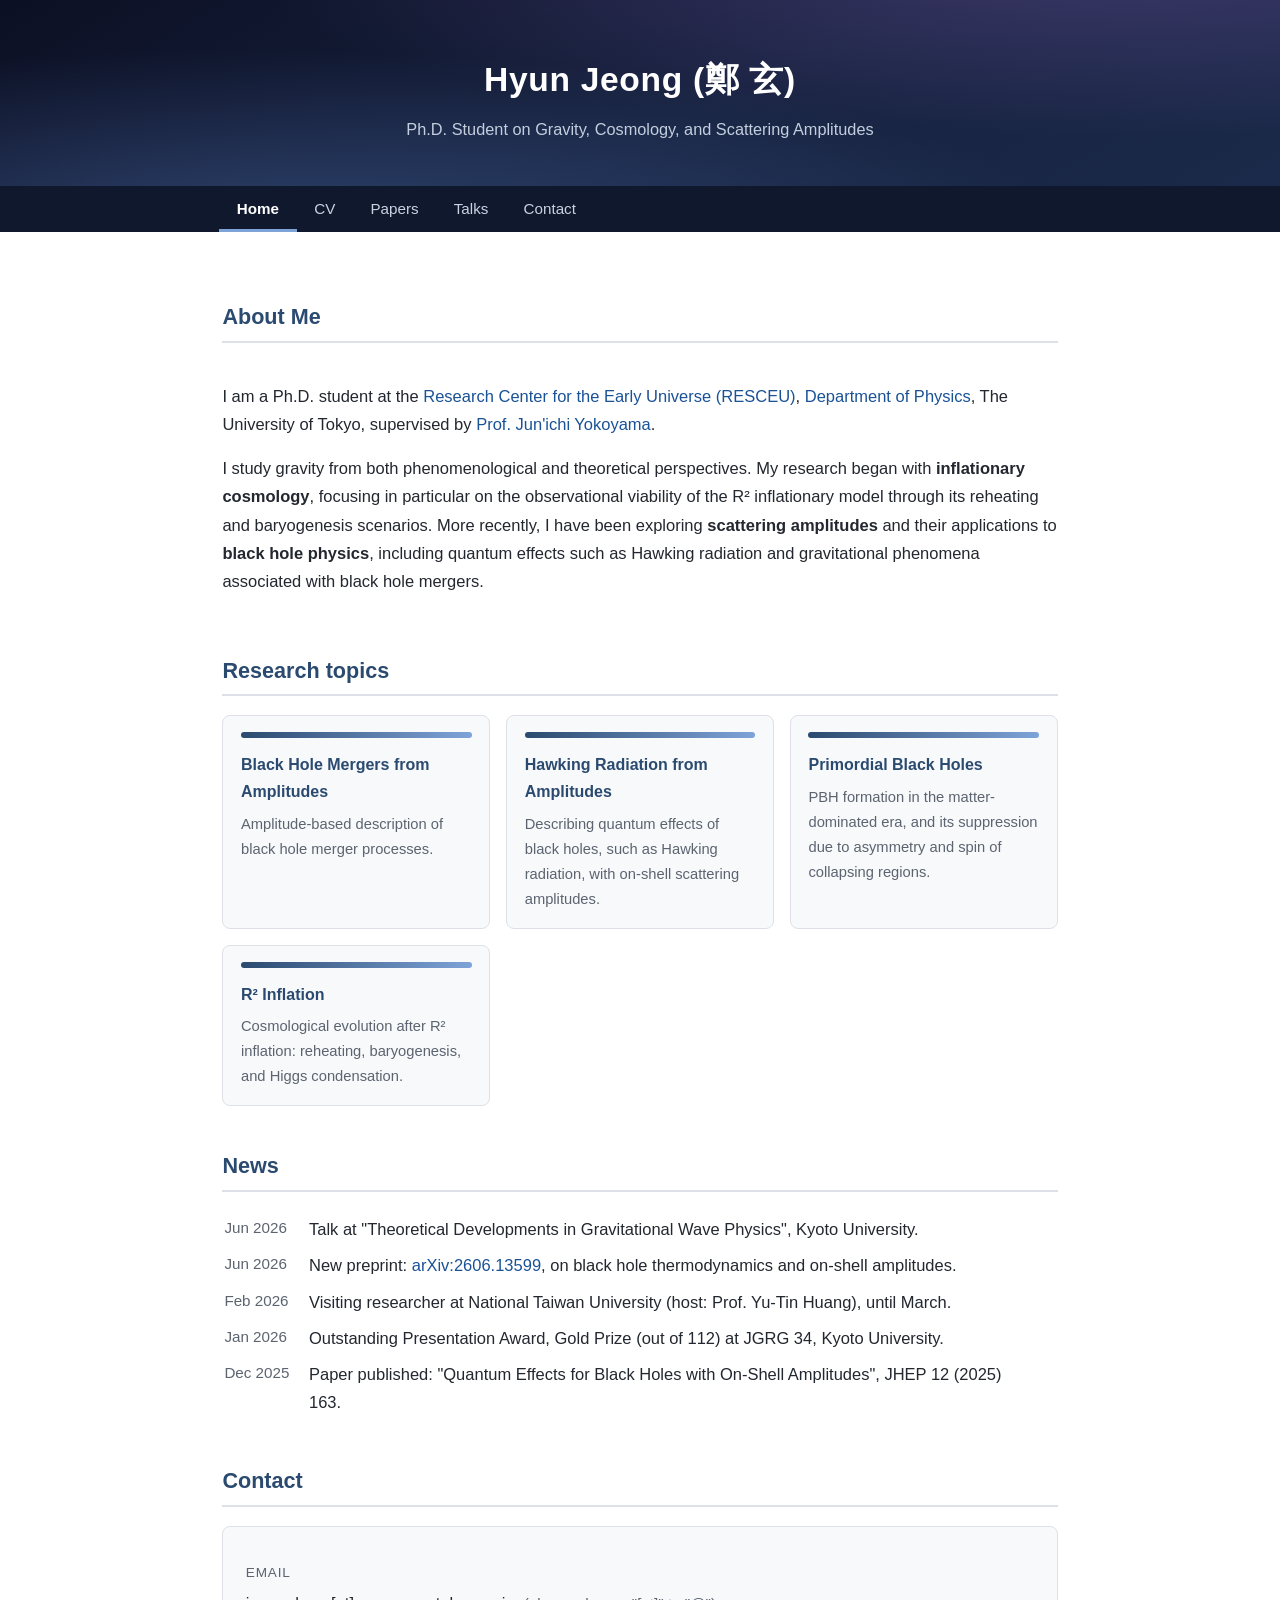
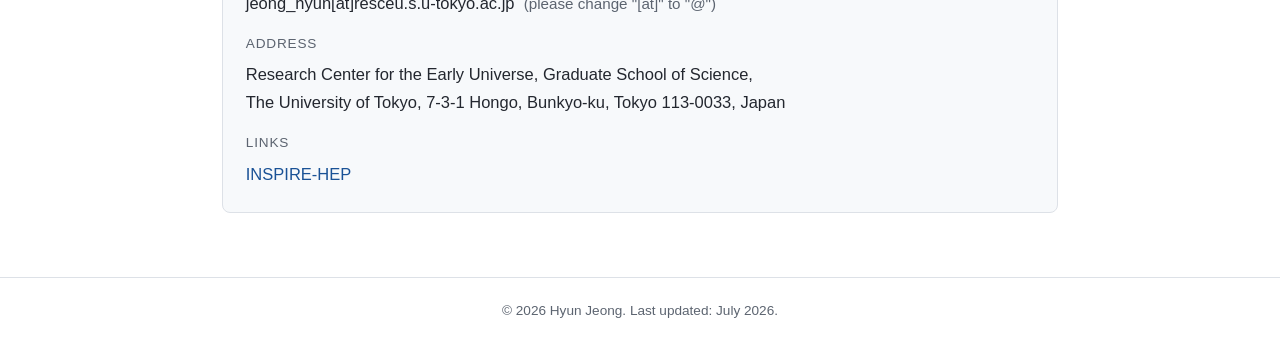
==== commit e0263c84: "Update index.html" ====
--- a/index.html
+++ b/index.html
@@ -232,9 +232,9 @@
 <h2>News</h2>
 <table class="news">
   <tr><td class="news-date">Jun 2026</td>
+    <td>Talk at "Theoretical Developments in Gravitational Wave Physics", Kyoto University.</td></tr>
+  <tr><td class="news-date">Jun 2026</td>
     <td>New preprint: <a href="https://arxiv.org/abs/2606.13599" target="_blank" rel="noopener">arXiv:2606.13599</a>, on black hole thermodynamics and on-shell amplitudes.</td></tr>
-  <tr><td class="news-date">Jun 2026</td>
-    <td>Talk at "Theoretical Developments in Gravitational Wave Physics", Kyoto University.</td></tr>
   <tr><td class="news-date">Feb 2026</td>
     <td>Visiting researcher at National Taiwan University (host: Prof. Yu-Tin Huang), until March.</td></tr>
   <tr><td class="news-date">Jan 2026</td>
